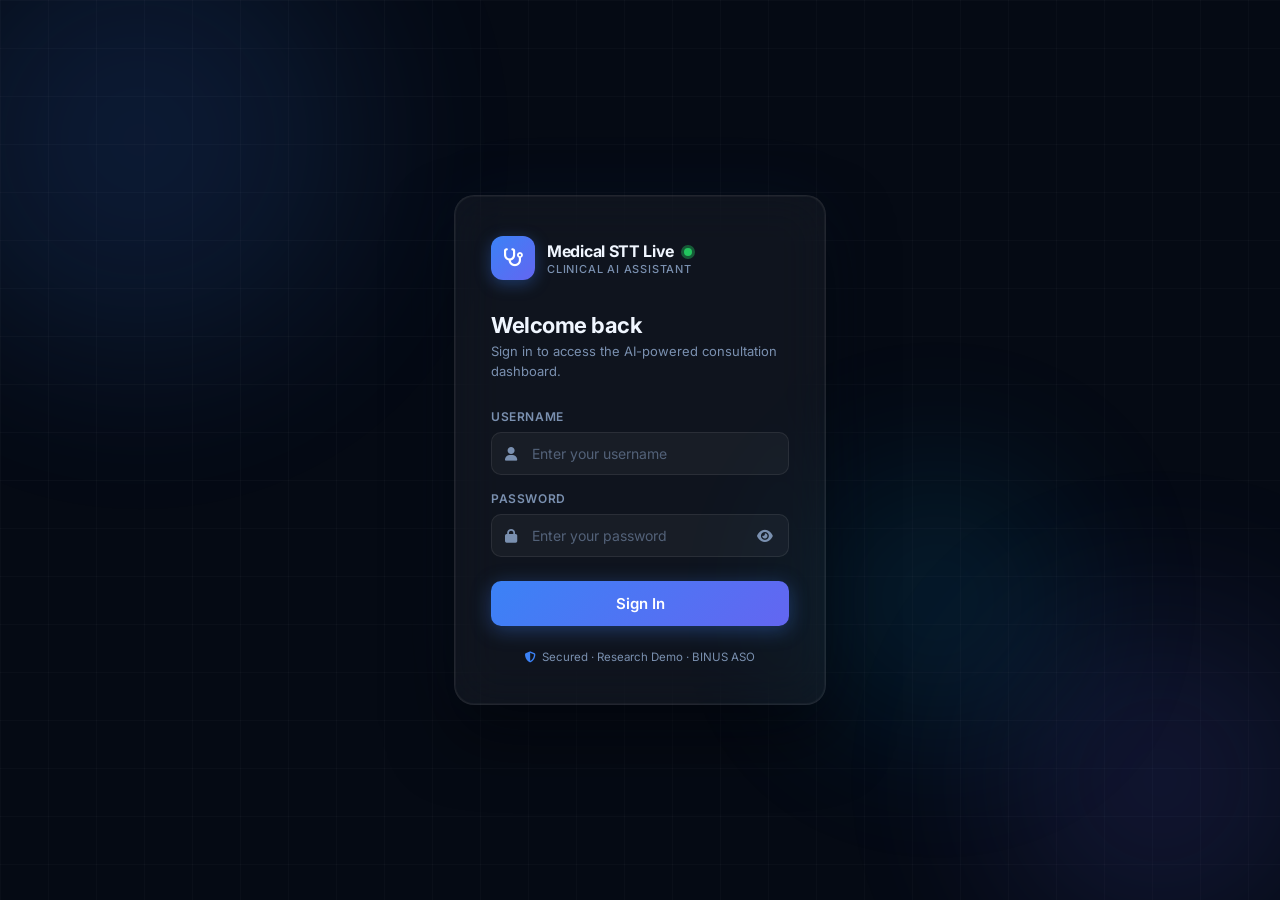
==== Source Code/static/login.html @ 65028b8f "Added a login page" ====
<!DOCTYPE html>
<html lang="en">
<head>
    <meta charset="UTF-8">
    <meta name="viewport" content="width=device-width, initial-scale=1.0">
    <title>Login — Medical STT Live</title>
    <meta name="description" content="Sign in to Medical STT Live — AI-powered clinical documentation assistant.">
    <link href="https://fonts.googleapis.com/css2?family=Inter:wght@300;400;500;600;700&display=swap" rel="stylesheet">
    <link rel="stylesheet" href="https://cdnjs.cloudflare.com/ajax/libs/font-awesome/6.4.0/css/all.min.css">
    <style>
        *, *::before, *::after { box-sizing: border-box; margin: 0; padding: 0; }

        :root {
            --bg-deep:     #050a14;
            --bg-surface:  #0d1626;
            --bg-card:     rgba(255,255,255,0.045);
            --accent:      #3b82f6;
            --accent-glow: rgba(59,130,246,0.35);
            --accent-dark: #1d4ed8;
            --success:     #22c55e;
            --danger:      #ef4444;
            --danger-glow: rgba(239,68,68,0.3);
            --text-primary:   #f0f6ff;
            --text-secondary: #7a90b0;
            --border:      rgba(255,255,255,0.08);
            --border-focus: rgba(59,130,246,0.6);
        }

        body {
            min-height: 100vh;
            background: var(--bg-deep);
            display: flex;
            align-items: center;
            justify-content: center;
            font-family: 'Inter', sans-serif;
            color: var(--text-primary);
            overflow: hidden;
            position: relative;
        }

        /* Animated gradient background blobs */
        .bg-blob {
            position: fixed;
            border-radius: 50%;
            filter: blur(80px);
            opacity: 0.18;
            animation: float 8s ease-in-out infinite;
            pointer-events: none;
        }
        .bg-blob-1 {
            width: 520px; height: 520px;
            background: radial-gradient(circle, #3b82f6, transparent);
            top: -120px; left: -120px;
            animation-delay: 0s;
        }
        .bg-blob-2 {
            width: 400px; height: 400px;
            background: radial-gradient(circle, #6366f1, transparent);
            bottom: -80px; right: -80px;
            animation-delay: -4s;
        }
        .bg-blob-3 {
            width: 300px; height: 300px;
            background: radial-gradient(circle, #0ea5e9, transparent);
            top: 50%; right: 15%;
            animation-delay: -2s;
        }

        @keyframes float {
            0%, 100% { transform: translateY(0px) scale(1); }
            50%       { transform: translateY(-24px) scale(1.04); }
        }

        /* Subtle grid pattern overlay */
        body::before {
            content: '';
            position: fixed;
            inset: 0;
            background-image:
                linear-gradient(rgba(255,255,255,0.025) 1px, transparent 1px),
                linear-gradient(90deg, rgba(255,255,255,0.025) 1px, transparent 1px);
            background-size: 48px 48px;
            pointer-events: none;
        }

        /* Login card */
        .login-wrapper {
            position: relative;
            z-index: 10;
            width: 100%;
            max-width: 420px;
            padding: 24px;
            animation: slideUp 0.6s cubic-bezier(0.16, 1, 0.3, 1) forwards;
            opacity: 0;
            transform: translateY(32px);
        }

        @keyframes slideUp {
            to { opacity: 1; transform: translateY(0); }
        }

        .login-card {
            background: var(--bg-card);
            border: 1px solid var(--border);
            border-radius: 20px;
            padding: 40px 36px;
            backdrop-filter: blur(24px);
            -webkit-backdrop-filter: blur(24px);
            box-shadow:
                0 0 0 1px rgba(255,255,255,0.04) inset,
                0 32px 64px rgba(0,0,0,0.5),
                0 0 80px rgba(59,130,246,0.06);
        }

        /* Logo / Brand */
        .brand {
            display: flex;
            align-items: center;
            gap: 12px;
            margin-bottom: 32px;
        }

        .brand-icon {
            width: 44px; height: 44px;
            background: linear-gradient(135deg, var(--accent), #6366f1);
            border-radius: 12px;
            display: flex;
            align-items: center;
            justify-content: center;
            font-size: 18px;
            color: #fff;
            box-shadow: 0 4px 16px var(--accent-glow);
            flex-shrink: 0;
        }

        .brand-text h1 {
            font-size: 16px;
            font-weight: 700;
            letter-spacing: -0.3px;
            color: var(--text-primary);
        }

        .brand-text p {
            font-size: 11px;
            font-weight: 500;
            color: var(--text-secondary);
            text-transform: uppercase;
            letter-spacing: 0.8px;
            margin-top: 1px;
        }

        /* Welcome text */
        .login-heading {
            margin-bottom: 28px;
        }

        .login-heading h2 {
            font-size: 22px;
            font-weight: 700;
            letter-spacing: -0.5px;
            color: var(--text-primary);
            margin-bottom: 4px;
        }

        .login-heading p {
            font-size: 13px;
            color: var(--text-secondary);
            line-height: 1.5;
        }

        /* Form */
        .form-group {
            margin-bottom: 16px;
        }

        .form-group label {
            display: block;
            font-size: 12px;
            font-weight: 600;
            color: var(--text-secondary);
            text-transform: uppercase;
            letter-spacing: 0.6px;
            margin-bottom: 8px;
        }

        .input-wrapper {
            position: relative;
        }

        /* Decorative left icon — not clickable */
        .input-wrapper > i {
            position: absolute;
            left: 14px;
            top: 50%;
            transform: translateY(-50%);
            color: var(--text-secondary);
            font-size: 14px;
            transition: color 0.2s;
            pointer-events: none;
        }

        .input-wrapper input {
            width: 100%;
            background: rgba(255,255,255,0.04);
            border: 1px solid var(--border);
            border-radius: 10px;
            padding: 12px 14px 12px 40px;
            font-size: 14px;
            font-family: 'Inter', sans-serif;
            color: var(--text-primary);
            outline: none;
            transition: border-color 0.2s, box-shadow 0.2s, background 0.2s;
        }

        /* Extra right padding on password input to make room for the eye button */
        #password {
            padding-right: 44px;
        }

        .input-wrapper input::placeholder { color: var(--text-secondary); opacity: 0.6; }

        .input-wrapper input:focus {
            border-color: var(--border-focus);
            background: rgba(59,130,246,0.06);
            box-shadow: 0 0 0 3px rgba(59,130,246,0.12);
        }

        .input-wrapper input:focus ~ i,
        .input-wrapper:focus-within > i {
            color: var(--accent);
        }

        /* Password toggle */
        .toggle-pw {
            position: absolute;
            right: 14px;
            top: 50%;
            transform: translateY(-50%);
            background: none;
            border: none;
            color: var(--text-secondary);
            cursor: pointer;
            font-size: 14px;
            padding: 2px;
            pointer-events: all;
            transition: color 0.2s;
        }
        .toggle-pw:hover { color: var(--text-primary); }

        /* Error message */
        .error-banner {
            display: none;
            align-items: center;
            gap: 8px;
            background: rgba(239,68,68,0.1);
            border: 1px solid rgba(239,68,68,0.25);
            border-radius: 10px;
            padding: 10px 14px;
            margin-bottom: 16px;
            font-size: 13px;
            color: #fca5a5;
            animation: fadeIn 0.25s ease;
        }

        .error-banner.show { display: flex; }

        @keyframes fadeIn {
            from { opacity: 0; transform: translateY(-6px); }
            to   { opacity: 1; transform: translateY(0); }
        }

        @keyframes shake {
            0%, 100% { transform: translateX(0); }
            20%       { transform: translateX(-8px); }
            40%       { transform: translateX(8px); }
            60%       { transform: translateX(-6px); }
            80%       { transform: translateX(6px); }
        }

        .shake { animation: shake 0.4s ease; }

        /* Submit button */
        .btn-login {
            width: 100%;
            padding: 13px;
            margin-top: 8px;
            background: linear-gradient(135deg, var(--accent), #6366f1);
            border: none;
            border-radius: 10px;
            color: #fff;
            font-size: 15px;
            font-weight: 600;
            font-family: 'Inter', sans-serif;
            cursor: pointer;
            position: relative;
            overflow: hidden;
            transition: opacity 0.2s, transform 0.15s, box-shadow 0.2s;
            box-shadow: 0 4px 20px var(--accent-glow);
        }

        .btn-login::before {
            content: '';
            position: absolute;
            inset: 0;
            background: linear-gradient(135deg, rgba(255,255,255,0.15), transparent);
            opacity: 0;
            transition: opacity 0.2s;
        }

        .btn-login:hover:not(:disabled) { opacity: 0.92; transform: translateY(-1px); box-shadow: 0 8px 28px var(--accent-glow); }
        .btn-login:hover:not(:disabled)::before { opacity: 1; }
        .btn-login:active:not(:disabled) { transform: translateY(0); }
        .btn-login:disabled { opacity: 0.5; cursor: not-allowed; }

        .btn-login .btn-content { display: flex; align-items: center; justify-content: center; gap: 8px; }

        .btn-login .spinner-sm {
            display: none;
            width: 16px; height: 16px;
            border: 2px solid rgba(255,255,255,0.3);
            border-top-color: #fff;
            border-radius: 50%;
            animation: spin 0.7s linear infinite;
        }

        @keyframes spin { to { transform: rotate(360deg); } }

        .btn-login.loading .spinner-sm { display: block; }
        .btn-login.loading .btn-label { opacity: 0.7; }

        /* Footer / badge */
        .login-footer {
            margin-top: 24px;
            text-align: center;
            font-size: 11.5px;
            color: var(--text-secondary);
            display: flex;
            align-items: center;
            justify-content: center;
            gap: 6px;
        }

        .login-footer i { color: var(--accent); font-size: 11px; }

        /* Pulse dot on brand */
        .pulse-dot {
            width: 8px; height: 8px;
            background: var(--success);
            border-radius: 50%;
            display: inline-block;
            margin-left: 6px;
            position: relative;
            top: -1px;
        }
        .pulse-dot::after {
            content: '';
            position: absolute;
            inset: -3px;
            background: var(--success);
            border-radius: 50%;
            opacity: 0.4;
            animation: pulse 1.6s ease-out infinite;
        }

        @keyframes pulse {
            0%   { transform: scale(1); opacity: 0.4; }
            100% { transform: scale(2.2); opacity: 0; }
        }
    </style>
</head>
<body>
    <!-- Animated background blobs -->
    <div class="bg-blob bg-blob-1"></div>
    <div class="bg-blob bg-blob-2"></div>
    <div class="bg-blob bg-blob-3"></div>

    <div class="login-wrapper">
        <div class="login-card">
            <!-- Brand -->
            <div class="brand">
                <div class="brand-icon">
                    <i class="fa-solid fa-stethoscope"></i>
                </div>
                <div class="brand-text">
                    <h1>Medical STT Live <span class="pulse-dot"></span></h1>
                    <p>Clinical AI Assistant</p>
                </div>
            </div>

            <!-- Heading -->
            <div class="login-heading">
                <h2>Welcome back</h2>
                <p>Sign in to access the AI-powered consultation dashboard.</p>
            </div>

            <!-- Error banner -->
            <div class="error-banner" id="error-banner">
                <i class="fa-solid fa-circle-exclamation"></i>
                <span id="error-msg">Invalid username or password.</span>
            </div>

            <!-- Form -->
            <form id="login-form" novalidate>
                <div class="form-group">
                    <label for="username">Username</label>
                    <div class="input-wrapper">
                        <i class="fa-solid fa-user"></i>
                        <input
                            type="text"
                            id="username"
                            name="username"
                            placeholder="Enter your username"
                            autocomplete="username"
                            required
                        >
                    </div>
                </div>

                <div class="form-group">
                    <label for="password">Password</label>
                    <div class="input-wrapper">
                        <i class="fa-solid fa-lock"></i>
                        <input
                            type="password"
                            id="password"
                            name="password"
                            placeholder="Enter your password"
                            autocomplete="current-password"
                            required
                        >
                        <button type="button" class="toggle-pw" id="toggle-pw" aria-label="Toggle password visibility">
                            <i class="fa-solid fa-eye" id="pw-icon"></i>
                        </button>
                    </div>
                </div>

                <button type="submit" class="btn-login" id="btn-login">
                    <span class="btn-content">
                        <div class="spinner-sm"></div>
                        <span class="btn-label">Sign In</span>
                    </span>
                </button>
            </form>

            <div class="login-footer">
                <i class="fa-solid fa-shield-halved"></i>
                Secured · Research Demo · BINUS ASO
            </div>
        </div>
    </div>

    <script>
        const form = document.getElementById('login-form');
        const btn = document.getElementById('btn-login');
        const errorBanner = document.getElementById('error-banner');
        const errorMsg = document.getElementById('error-msg');
        const togglePw = document.getElementById('toggle-pw');
        const pwInput = document.getElementById('password');
        const pwIcon = document.getElementById('pw-icon');

        // Password visibility toggle
        togglePw.addEventListener('click', () => {
            const isHidden = pwInput.type === 'password';
            pwInput.type = isHidden ? 'text' : 'password';
            pwIcon.className = isHidden ? 'fa-solid fa-eye-slash' : 'fa-solid fa-eye';
        });

        function showError(message) {
            errorMsg.textContent = message;
            errorBanner.classList.add('show');
            const card = document.querySelector('.login-card');
            card.classList.remove('shake');
            void card.offsetWidth; // reflow to restart animation
            card.classList.add('shake');
        }

        function hideError() {
            errorBanner.classList.remove('show');
        }

        function setLoading(loading) {
            btn.disabled = loading;
            btn.classList.toggle('loading', loading);
        }

        form.addEventListener('submit', async (e) => {
            e.preventDefault();
            hideError();

            const username = document.getElementById('username').value.trim();
            const password = document.getElementById('password').value;

            if (!username || !password) {
                showError('Please enter both username and password.');
                return;
            }

            setLoading(true);

            try {
                const res = await fetch('/api/login', {
                    method: 'POST',
                    headers: { 'Content-Type': 'application/json' },
                    body: JSON.stringify({ username, password }),
                    credentials: 'include'
                });

                const data = await res.json();

                if (res.ok) {
                    // Redirect to main app
                    window.location.href = '/app';
                } else {
                    showError(data.detail || 'Invalid username or password.');
                }
            } catch (err) {
                showError('Connection error. Please try again.');
            } finally {
                setLoading(false);
            }
        });

        // Clear error on typing
        document.getElementById('username').addEventListener('input', hideError);
        document.getElementById('password').addEventListener('input', hideError);
    </script>
</body>
</html>
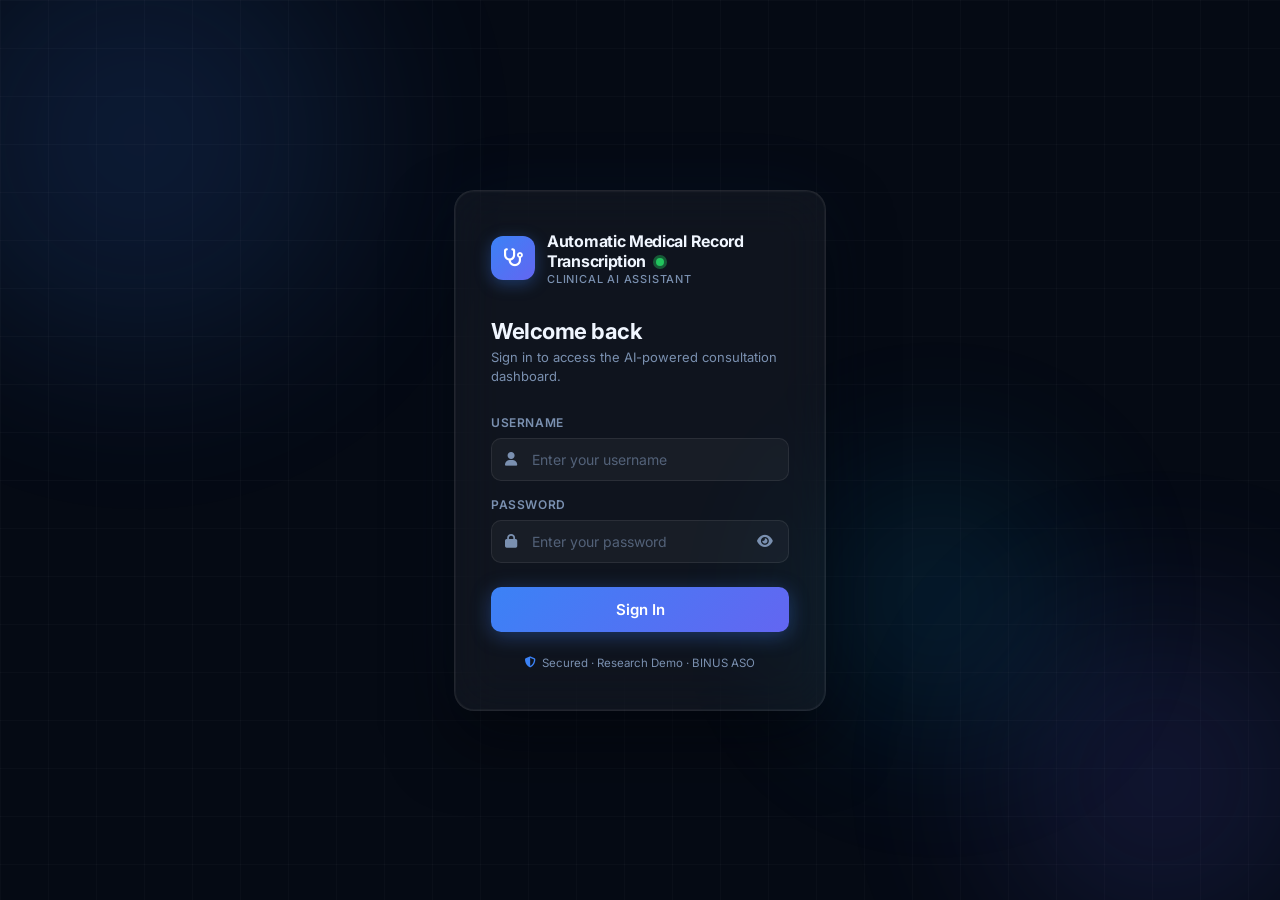
==== commit 26b1338e: "Change title to Automatic Medical Record Transcription" ====
--- a/Source Code/static/login.html
+++ b/Source Code/static/login.html
@@ -3,8 +3,8 @@
 <head>
     <meta charset="UTF-8">
     <meta name="viewport" content="width=device-width, initial-scale=1.0">
-    <title>Login — Medical STT Live</title>
-    <meta name="description" content="Sign in to Medical STT Live — AI-powered clinical documentation assistant.">
+    <title>Login — Automatic Medical Record Transcription</title>
+    <meta name="description" content="Sign in to Automatic Medical Record Transcription — AI-powered clinical documentation assistant.">
     <link href="https://fonts.googleapis.com/css2?family=Inter:wght@300;400;500;600;700&display=swap" rel="stylesheet">
     <link rel="stylesheet" href="https://cdnjs.cloudflare.com/ajax/libs/font-awesome/6.4.0/css/all.min.css">
     <style>
@@ -382,7 +382,7 @@
                     <i class="fa-solid fa-stethoscope"></i>
                 </div>
                 <div class="brand-text">
-                    <h1>Medical STT Live <span class="pulse-dot"></span></h1>
+                    <h1>Automatic Medical Record Transcription <span class="pulse-dot"></span></h1>
                     <p>Clinical AI Assistant</p>
                 </div>
             </div>
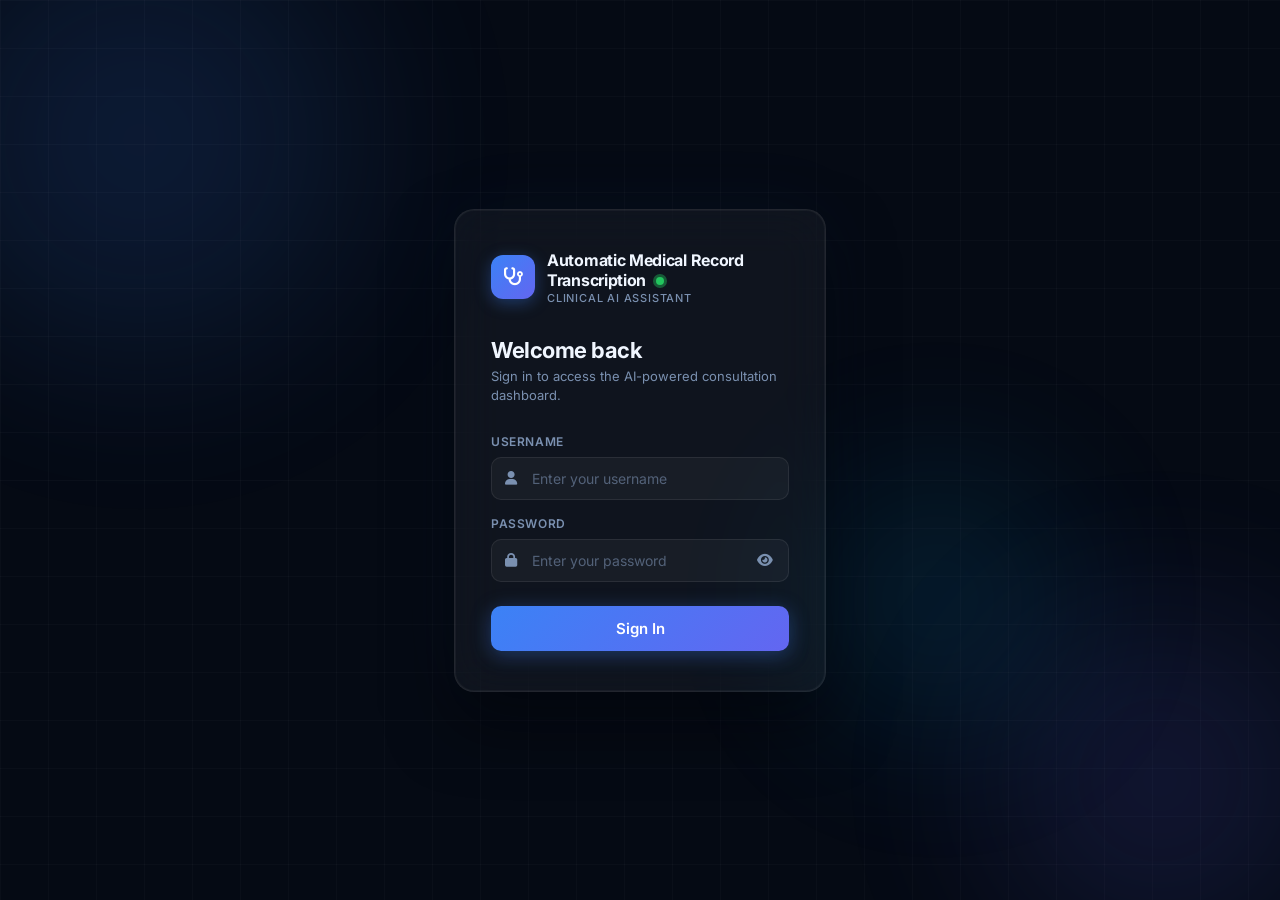
==== commit 36ef69f3: "Removed login footer" ====
--- a/Source Code/static/login.html
+++ b/Source Code/static/login.html
@@ -442,10 +442,10 @@
                 </button>
             </form>
 
-            <div class="login-footer">
+            <!-- <div class="login-footer">
                 <i class="fa-solid fa-shield-halved"></i>
                 Secured · Research Demo · BINUS ASO
-            </div>
+            </div> -->
         </div>
     </div>
 
